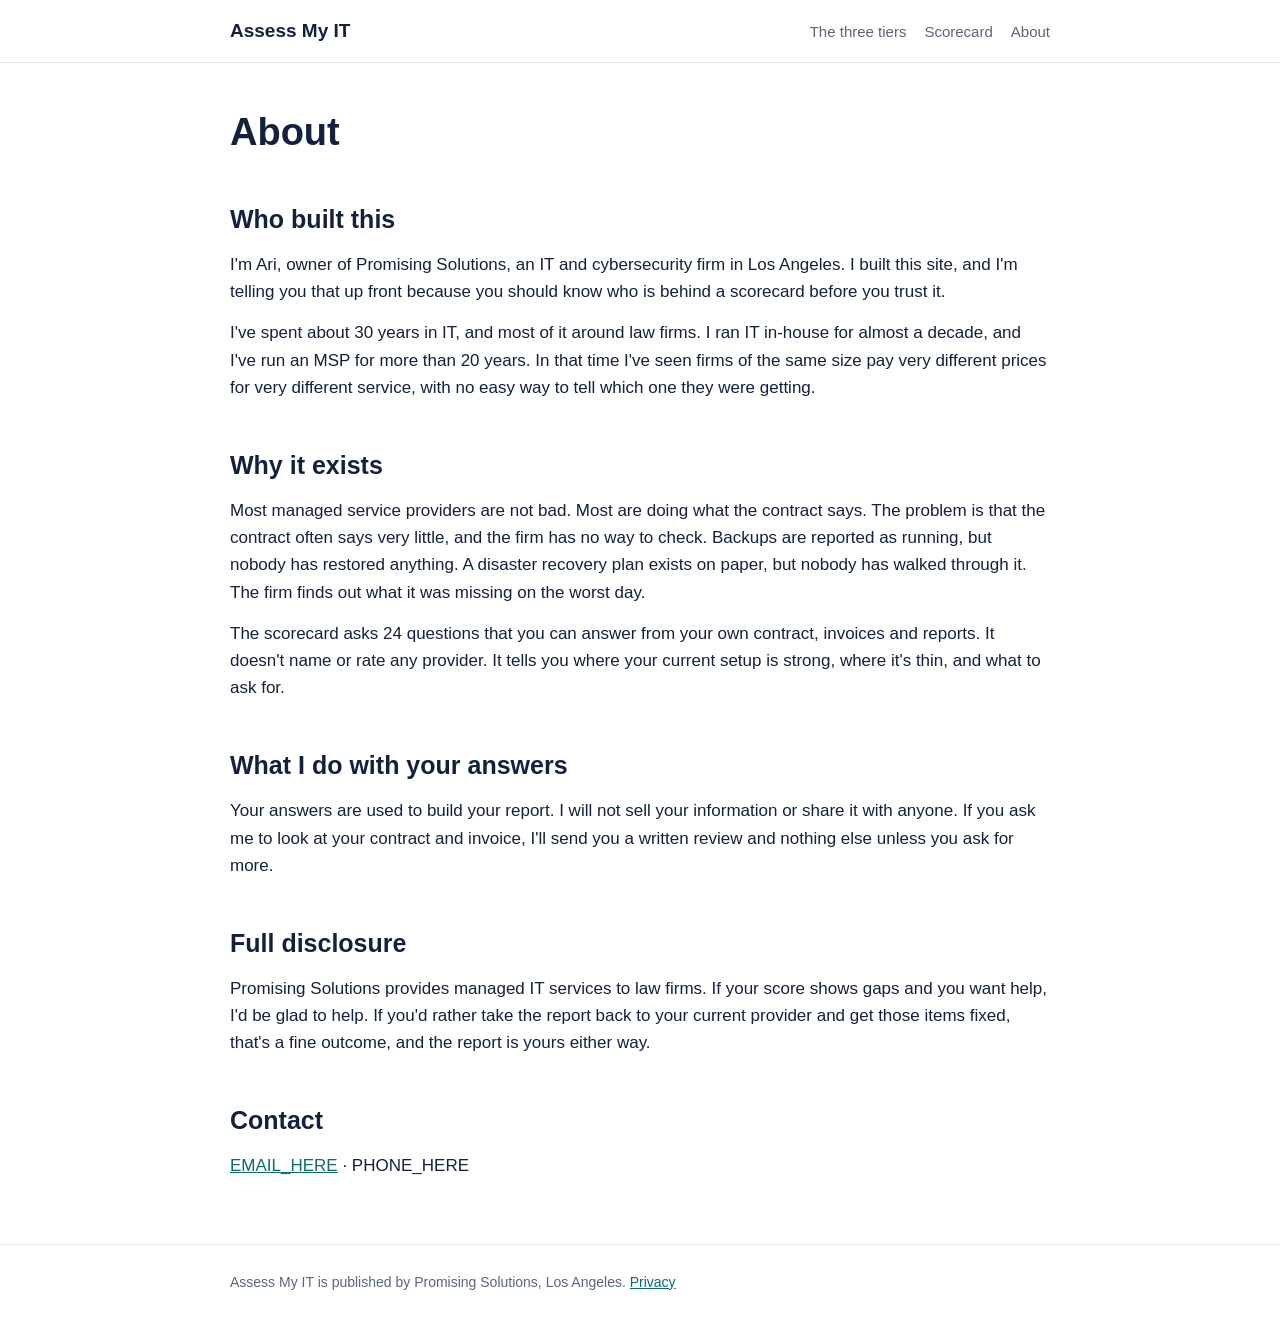
==== about.html @ 0656651f "Initial site: scorecard, tiers, About, landing pages Co-Authored-By: Claude Sonnet 5.5 <noreply@anth" ====
<!doctype html>
<html lang="en">
<head>
<meta charset="utf-8">
<meta name="viewport" content="width=device-width,initial-scale=1">
<title>About | Assess My IT</title>
<meta name="description" content="Who built Assess My IT and why. Published by Promising Solutions, Los Angeles.">
<link rel="stylesheet" href="style.css">
</head>
<body>
<header class="site"><div class="wrap"><a class="brand" href="/">Assess My IT</a>
<nav><a href="tiers.html">The three tiers</a><a href="scorecard.html">Scorecard</a><a href="about.html">About</a></nav></div></header>
<main class="wrap">
<h1>About</h1>
<h2>Who built this</h2>
<p>I'm Ari, owner of Promising Solutions, an IT and cybersecurity firm in Los Angeles. I built this site, and I'm telling you that up front because you should know who is behind a scorecard before you trust it.</p>
<p>I've spent about 30 years in IT, and most of it around law firms. I ran IT in-house for almost a decade, and I've run an MSP for more than 20 years. In that time I've seen firms of the same size pay very different prices for very different service, with no easy way to tell which one they were getting.</p>
<h2>Why it exists</h2>
<p>Most managed service providers are not bad. Most are doing what the contract says. The problem is that the contract often says very little, and the firm has no way to check. Backups are reported as running, but nobody has restored anything. A disaster recovery plan exists on paper, but nobody has walked through it. The firm finds out what it was missing on the worst day.</p>
<p>The scorecard asks 24 questions that you can answer from your own contract, invoices and reports. It doesn't name or rate any provider. It tells you where your current setup is strong, where it's thin, and what to ask for.</p>
<h2>What I do with your answers</h2>
<p>Your answers are used to build your report. I will not sell your information or share it with anyone. If you ask me to look at your contract and invoice, I'll send you a written review and nothing else unless you ask for more.</p>
<h2>Full disclosure</h2>
<p>Promising Solutions provides managed IT services to law firms. If your score shows gaps and you want help, I'd be glad to help. If you'd rather take the report back to your current provider and get those items fixed, that's a fine outcome, and the report is yours either way.</p>
<h2>Contact</h2>
<p><a href="mailto:EMAIL_HERE">EMAIL_HERE</a> &middot; PHONE_HERE</p>
</main>
<footer><div class="wrap">Assess My IT is published by Promising Solutions, Los Angeles. <a href="privacy.html">Privacy</a></div></footer>
</body>
</html>
---- style.css ----
:root{--ink:#14213d;--muted:#5b6578;--line:#e3e7ee;--bg:#fff;--soft:#f5f7fa;--accent:#0f6b6b;--accent-d:#0b5252;--warn:#a1491a}
*{box-sizing:border-box}
html{scroll-behavior:smooth}
body{margin:0;font:17px/1.6 -apple-system,BlinkMacSystemFont,"Segoe UI",Roboto,Helvetica,Arial,sans-serif;color:var(--ink);background:var(--bg)}
a{color:var(--accent)}
.wrap{max-width:860px;margin:0 auto;padding:0 20px}
header.site{border-bottom:1px solid var(--line)}
header.site .wrap{display:flex;justify-content:space-between;align-items:center;padding-top:16px;padding-bottom:16px;flex-wrap:wrap;gap:10px}
.brand{font-weight:700;color:var(--ink);text-decoration:none;font-size:19px}
nav a{margin-left:18px;color:var(--muted);text-decoration:none;font-size:15px}
nav a:hover{color:var(--ink)}
h1{font-size:38px;line-height:1.15;margin:48px 0 16px}
h2{font-size:25px;margin:44px 0 12px}
h3{font-size:19px;margin:28px 0 8px}
p{margin:0 0 14px}
.lead{font-size:20px;color:var(--muted)}
.btn{display:inline-block;background:var(--accent);color:#fff;padding:13px 24px;border-radius:6px;text-decoration:none;font-weight:600;border:0;font-size:17px;cursor:pointer}
.btn:hover{background:var(--accent-d)}
.btn.alt{background:#fff;color:var(--accent);border:1px solid var(--accent)}
.band{background:var(--soft);border-top:1px solid var(--line);border-bottom:1px solid var(--line);margin:48px 0;padding:8px 0 32px}
table{border-collapse:collapse;width:100%;font-size:15px;margin:16px 0}
th,td{border:1px solid var(--line);padding:9px 11px;text-align:left;vertical-align:top}
th{background:var(--soft)}
.tablewrap{overflow-x:auto}
footer{border-top:1px solid var(--line);margin-top:64px;padding:26px 0 40px;color:var(--muted);font-size:14px}
ul.clean{padding-left:20px}
ul.clean li{margin-bottom:8px}
/* scorecard */
.cat{margin:36px 0 0;padding-top:6px;border-top:2px solid var(--ink)}
.cat h2{margin:10px 0 6px;font-size:21px}
.q{padding:14px 0;border-bottom:1px solid var(--line)}
.q p{margin:0 0 8px;font-weight:600}
.opts label{display:inline-block;margin-right:20px;font-size:16px;cursor:pointer}
.progress{position:sticky;top:0;background:#fff;border-bottom:1px solid var(--line);padding:8px 0;font-size:14px;color:var(--muted);z-index:2}
.bar{height:8px;background:var(--line);border-radius:4px;overflow:hidden;margin-top:6px}
.bar>i{display:block;height:100%;background:var(--accent);width:0}
.result{display:none;border:1px solid var(--line);border-radius:8px;padding:26px;margin:36px 0;background:var(--soft)}
.score{font-size:44px;font-weight:700;line-height:1}
.catrow{display:flex;align-items:center;gap:12px;margin:8px 0;font-size:15px}
.catrow span:first-child{width:200px}
.catrow .bar{flex:1;margin:0;height:10px;background:#d9dee7}
.flag{border-left:4px solid var(--warn);padding:6px 12px;background:#fff;margin:8px 0}
form.lead-form label{display:block;margin:12px 0 4px;font-weight:600;font-size:15px}
form.lead-form input[type=text],form.lead-form input[type=email],form.lead-form input[type=date],form.lead-form select{width:100%;padding:10px;border:1px solid #c5ccd8;border-radius:6px;font-size:16px}
.hp{position:absolute;left:-9999px}
.note{font-size:14px;color:var(--muted)}
#thanks{display:none;padding:14px;background:#e8f4f1;border-radius:6px;margin-top:14px}
@media(max-width:600px){h1{font-size:30px}.catrow span:first-child{width:120px}}
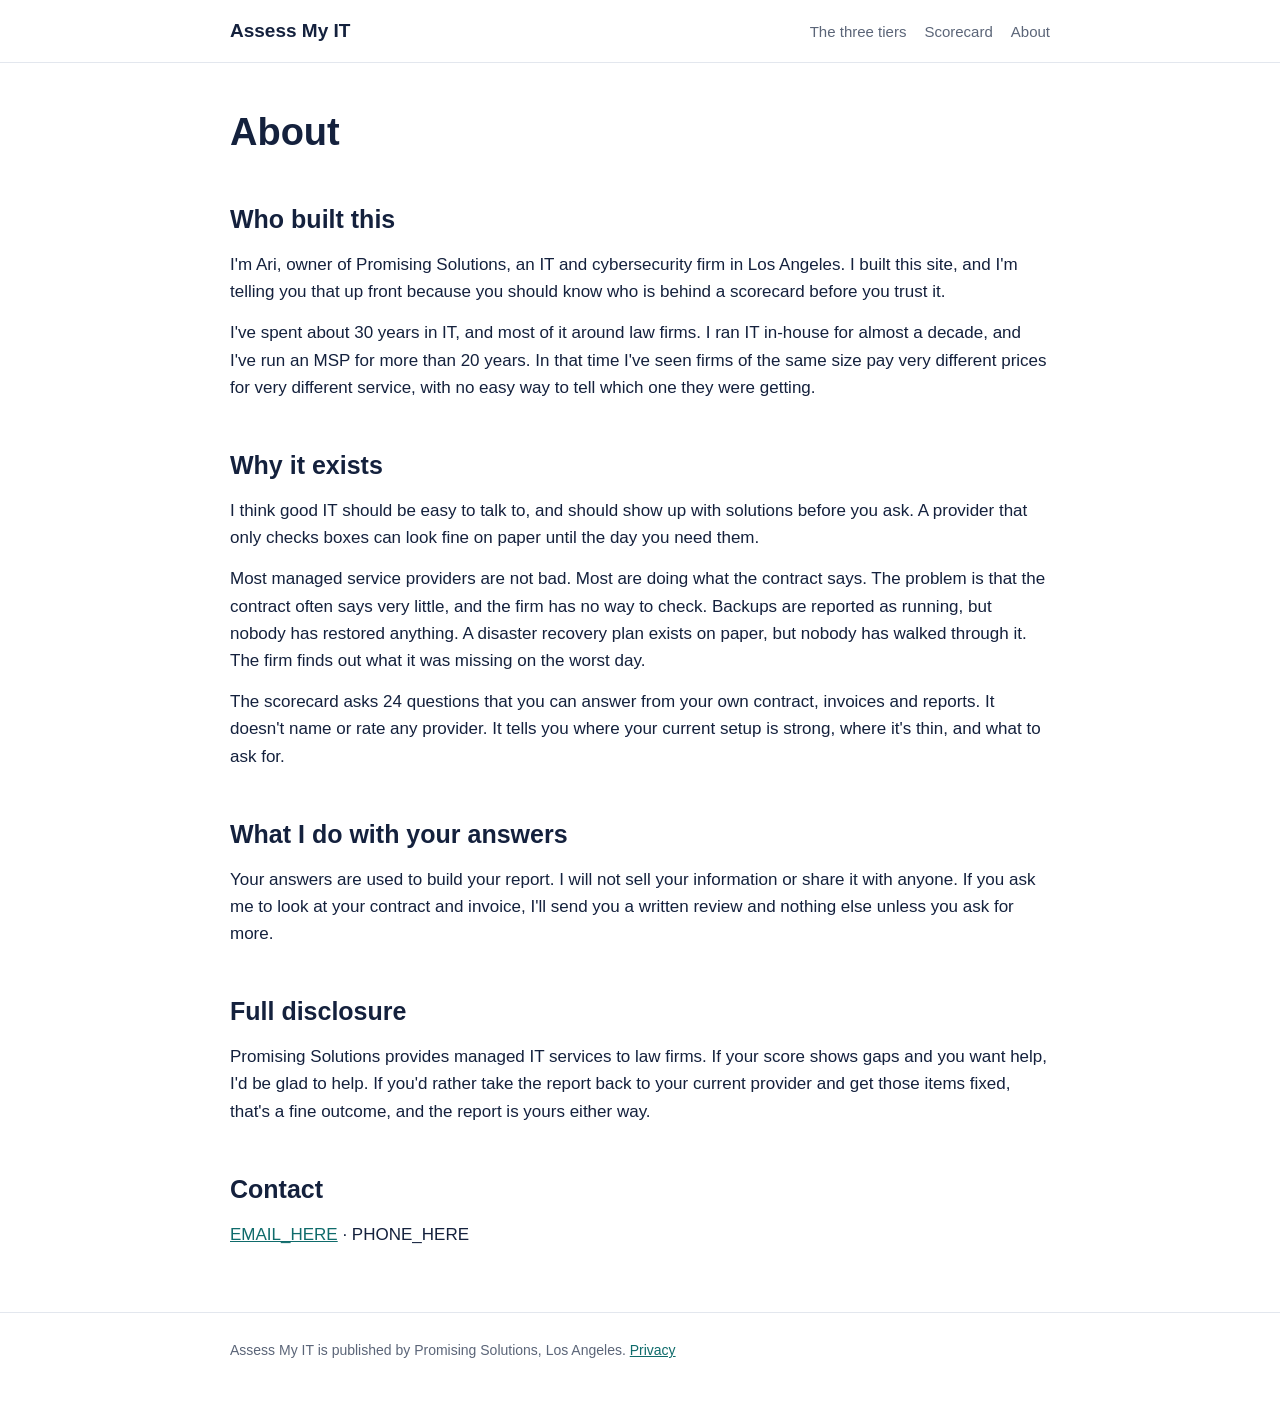
==== commit b0acac05: "Add approachable-IT line to home and About; reword question 4 Co-Authored-By: Claude Sonnet 5.5 <nor" ====
--- a/about.html
+++ b/about.html
@@ -5,7 +5,7 @@
 <meta name="viewport" content="width=device-width,initial-scale=1">
 <title>About | Assess My IT</title>
 <meta name="description" content="Who built Assess My IT and why. Published by Promising Solutions, Los Angeles.">
-<link rel="stylesheet" href="style.css">
+<link rel="stylesheet" href="style.css?v=7">
 </head>
 <body>
 <header class="site"><div class="wrap"><a class="brand" href="/">Assess My IT</a>
@@ -16,6 +16,7 @@
 <p>I'm Ari, owner of Promising Solutions, an IT and cybersecurity firm in Los Angeles. I built this site, and I'm telling you that up front because you should know who is behind a scorecard before you trust it.</p>
 <p>I've spent about 30 years in IT, and most of it around law firms. I ran IT in-house for almost a decade, and I've run an MSP for more than 20 years. In that time I've seen firms of the same size pay very different prices for very different service, with no easy way to tell which one they were getting.</p>
 <h2>Why it exists</h2>
+<p>I think good IT should be easy to talk to, and should show up with solutions before you ask. A provider that only checks boxes can look fine on paper until the day you need them.</p>
 <p>Most managed service providers are not bad. Most are doing what the contract says. The problem is that the contract often says very little, and the firm has no way to check. Backups are reported as running, but nobody has restored anything. A disaster recovery plan exists on paper, but nobody has walked through it. The firm finds out what it was missing on the worst day.</p>
 <p>The scorecard asks 24 questions that you can answer from your own contract, invoices and reports. It doesn't name or rate any provider. It tells you where your current setup is strong, where it's thin, and what to ask for.</p>
 <h2>What I do with your answers</h2>
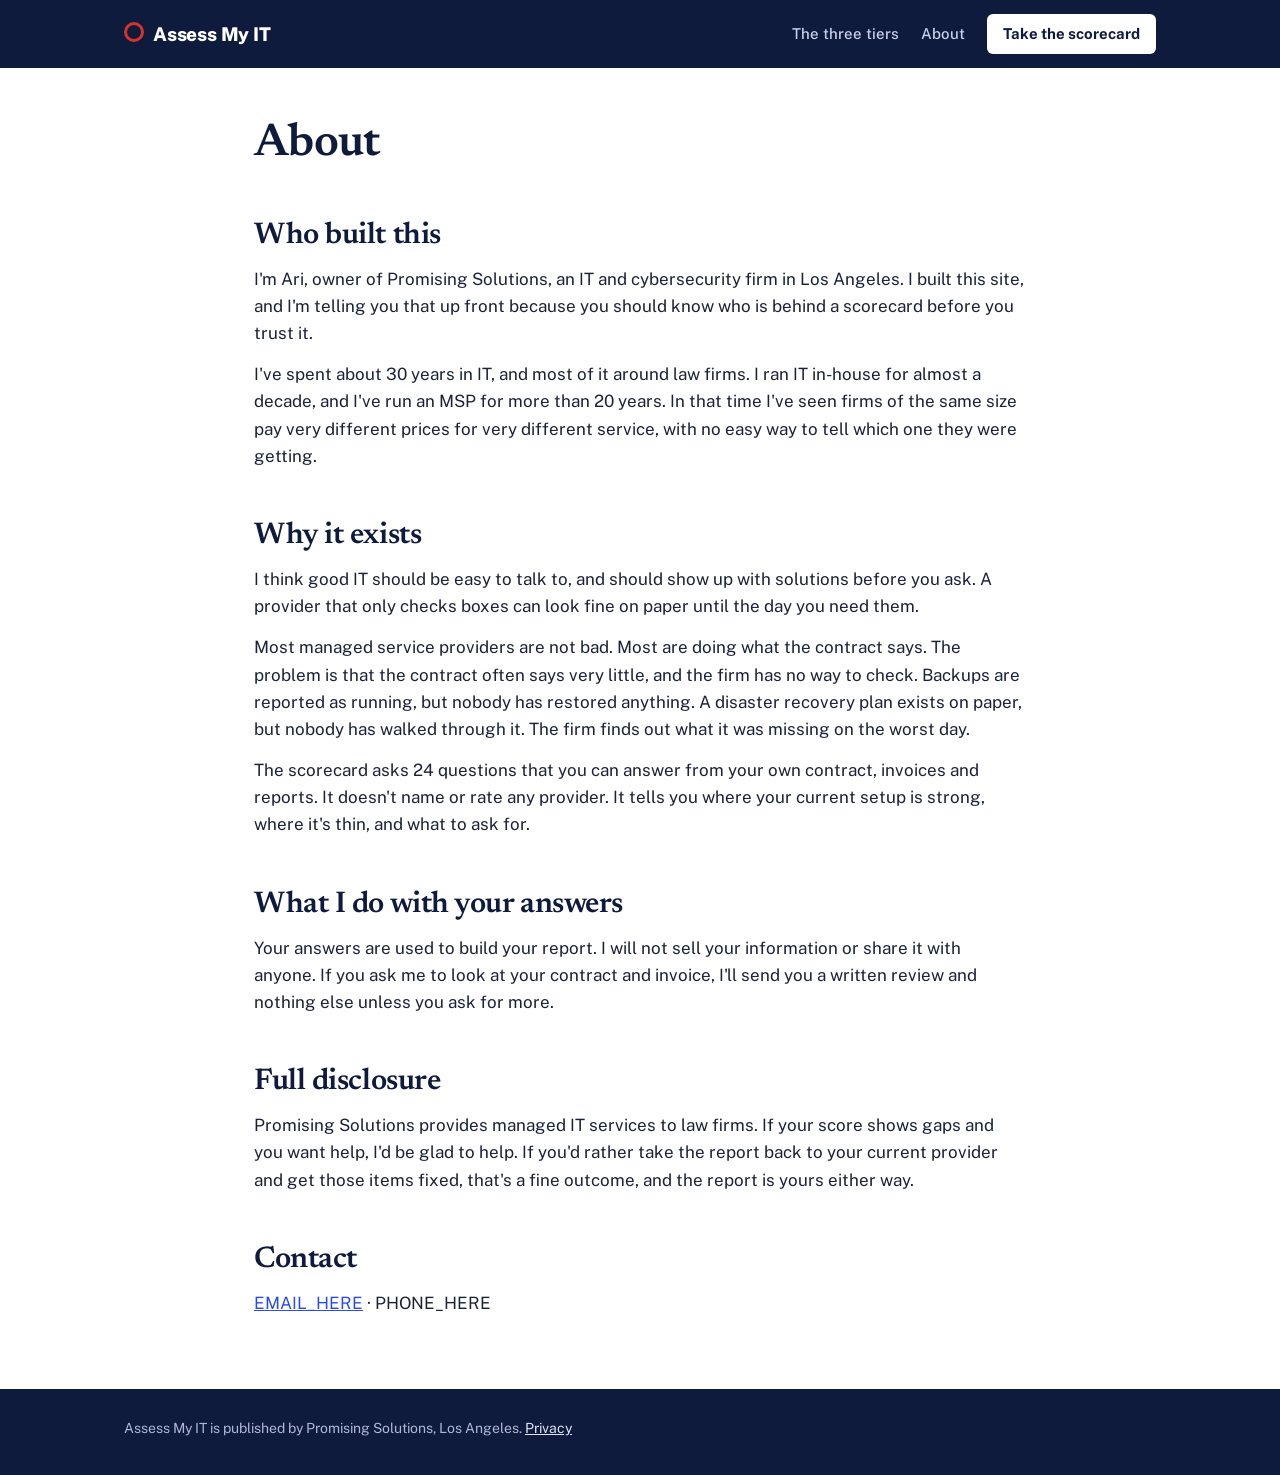
==== commit dc5a2a70: "Redesign: navy hero with sample report card, self-hosted fonts, pill answer buttons Co-Authored-By: " ====
--- a/about.html
+++ b/about.html
@@ -5,11 +5,11 @@
 <meta name="viewport" content="width=device-width,initial-scale=1">
 <title>About | Assess My IT</title>
 <meta name="description" content="Who built Assess My IT and why. Published by Promising Solutions, Los Angeles.">
-<link rel="stylesheet" href="style.css?v=7">
+<link rel="stylesheet" href="style.css?v=8">
 </head>
 <body>
 <header class="site"><div class="wrap"><a class="brand" href="/">Assess My IT</a>
-<nav><a href="tiers.html">The three tiers</a><a href="scorecard.html">Scorecard</a><a href="about.html">About</a></nav></div></header>
+<nav><a href="tiers.html">The three tiers</a><a href="about.html">About</a><a class="cta" href="scorecard.html">Take the scorecard</a></nav></div></header>
 <main class="wrap">
 <h1>About</h1>
 <h2>Who built this</h2>
--- a/style.css
+++ b/style.css
@@ -1,48 +1,143 @@
-:root{--ink:#14213d;--muted:#5b6578;--line:#e3e7ee;--bg:#fff;--soft:#f5f7fa;--accent:#0f6b6b;--accent-d:#0b5252;--warn:#a1491a}
+@font-face{font-family:"Public Sans";src:url(fonts/public-sans-latin-wght-normal.woff2) format("woff2");font-weight:100 900;font-style:normal;font-display:swap}
+@font-face{font-family:"Newsreader";src:url(fonts/newsreader-latin-wght-normal.woff2) format("woff2");font-weight:200 800;font-style:normal;font-display:swap}
+@font-face{font-family:"Newsreader";src:url(fonts/newsreader-latin-wght-italic.woff2) format("woff2");font-weight:200 800;font-style:italic;font-display:swap}
+
+:root{
+  --ink:#0f1b3d;      /* navy */
+  --blue:#2a4be8;     /* signal blue */
+  --blue-d:#1f3acb;
+  --pen:#d8322b;      /* red pen */
+  --text:#1a2238;
+  --muted:#58627a;
+  --line:#dde2ee;
+  --soft:#eef1f7;
+  --paper:#ffffff;
+  --serif:"Newsreader",Georgia,"Times New Roman",serif;
+  --sans:"Public Sans",system-ui,-apple-system,"Segoe UI",Roboto,Arial,sans-serif;
+}
 *{box-sizing:border-box}
 html{scroll-behavior:smooth}
-body{margin:0;font:17px/1.6 -apple-system,BlinkMacSystemFont,"Segoe UI",Roboto,Helvetica,Arial,sans-serif;color:var(--ink);background:var(--bg)}
-a{color:var(--accent)}
-.wrap{max-width:860px;margin:0 auto;padding:0 20px}
-header.site{border-bottom:1px solid var(--line)}
-header.site .wrap{display:flex;justify-content:space-between;align-items:center;padding-top:16px;padding-bottom:16px;flex-wrap:wrap;gap:10px}
-.brand{font-weight:700;color:var(--ink);text-decoration:none;font-size:19px}
-nav a{margin-left:18px;color:var(--muted);text-decoration:none;font-size:15px}
-nav a:hover{color:var(--ink)}
-h1{font-size:38px;line-height:1.15;margin:48px 0 16px}
-h2{font-size:25px;margin:44px 0 12px}
-h3{font-size:19px;margin:28px 0 8px}
+body{margin:0;font:17px/1.6 var(--sans);color:var(--text);background:var(--paper);-webkit-font-smoothing:antialiased}
+a{color:var(--blue)}
+a:focus-visible,button:focus-visible,select:focus-visible,input:focus-visible{outline:3px solid var(--pen);outline-offset:2px}
+.wrap{max-width:1080px;margin:0 auto;padding:0 24px}
+main.wrap{max-width:820px}
+
+/* header */
+header.site{background:var(--ink)}
+header.site .wrap{display:flex;justify-content:space-between;align-items:center;padding-top:14px;padding-bottom:14px;flex-wrap:wrap;gap:10px;max-width:1080px}
+.brand{font-weight:800;color:#fff;text-decoration:none;font-size:19px;letter-spacing:-.01em}
+.brand::before{content:"";display:inline-block;width:14px;height:14px;border:3px solid var(--pen);border-radius:50%;margin-right:9px;vertical-align:-1px}
+nav{display:flex;align-items:center;gap:22px;flex-wrap:wrap}
+nav a{color:#c9d2ec;text-decoration:none;font-size:15px;font-weight:500}
+nav a:hover{color:#fff}
+nav a.cta{background:#fff;color:var(--ink);padding:8px 16px;border-radius:6px;font-weight:700}
+nav a.cta:hover{background:var(--soft)}
+
+/* type */
+h1,h2,h3{font-family:var(--serif);color:var(--ink);font-weight:600;letter-spacing:-.015em}
+h1{font-size:46px;line-height:1.08;margin:52px 0 18px}
+h2{font-size:30px;line-height:1.2;margin:48px 0 12px}
+h3{font-size:21px;line-height:1.3;margin:28px 0 8px}
 p{margin:0 0 14px}
-.lead{font-size:20px;color:var(--muted)}
-.btn{display:inline-block;background:var(--accent);color:#fff;padding:13px 24px;border-radius:6px;text-decoration:none;font-weight:600;border:0;font-size:17px;cursor:pointer}
-.btn:hover{background:var(--accent-d)}
-.btn.alt{background:#fff;color:var(--accent);border:1px solid var(--accent)}
-.band{background:var(--soft);border-top:1px solid var(--line);border-bottom:1px solid var(--line);margin:48px 0;padding:8px 0 32px}
-table{border-collapse:collapse;width:100%;font-size:15px;margin:16px 0}
-th,td{border:1px solid var(--line);padding:9px 11px;text-align:left;vertical-align:top}
-th{background:var(--soft)}
-.tablewrap{overflow-x:auto}
-footer{border-top:1px solid var(--line);margin-top:64px;padding:26px 0 40px;color:var(--muted);font-size:14px}
+.lead{font-size:20px;color:var(--muted);max-width:60ch}
+.note{font-size:14px;color:var(--muted)}
+
+/* buttons */
+.btn{display:inline-block;background:var(--blue);color:#fff;padding:14px 26px;border-radius:6px;text-decoration:none;font-weight:700;border:0;font-size:17px;cursor:pointer;font-family:var(--sans)}
+.btn:hover{background:var(--blue-d)}
+.btn.ghost{background:transparent;color:#fff;border:2px solid rgba(255,255,255,.55);padding:12px 24px}
+.btn.ghost:hover{background:rgba(255,255,255,.1)}
+.btn[disabled]{opacity:.6;cursor:wait}
+
+/* home hero */
+.hero{background:var(--ink);color:#fff;padding:56px 0 72px;overflow:hidden}
+.hero-grid{display:grid;grid-template-columns:1.1fr .9fr;gap:56px;align-items:center}
+.hero h1{color:#fff;font-size:54px;margin:0 0 20px}
+.hero .lead{color:#c9d2ec}
+.hero p{color:#dfe5f7}
+.hero .actions{margin-top:26px;display:flex;gap:14px;flex-wrap:wrap}
+
+/* sample report card (hero) */
+.rc{background:#fff;color:var(--text);border-radius:4px;padding:22px 24px 20px;transform:rotate(1.6deg);box-shadow:0 22px 50px rgba(0,0,0,.35);position:relative;margin:0;
+  background-image:repeating-linear-gradient(to bottom,transparent 0,transparent 38px,#e6eaf5 38px,#e6eaf5 39px)}
+.rc-head{display:flex;justify-content:space-between;font-size:13px;color:var(--muted);border-bottom:2px solid var(--ink);padding-bottom:8px;margin-bottom:6px;font-weight:600;background:#fff}
+.rc-row{display:flex;justify-content:space-between;align-items:center;height:39px;font-size:16px}
+.grade{font-family:var(--serif);font-style:italic;font-weight:700;font-size:30px;color:var(--pen);position:relative;min-width:54px;text-align:center;line-height:1}
+.grade.circled::after{content:"";position:absolute;inset:-9px -8px;border:2.5px solid var(--pen);border-radius:50%;transform:rotate(-6deg)}
+.hero .rc-note,.rc-note{font-family:var(--serif);font-style:italic;color:var(--pen) !important;font-size:19px;margin:14px 0 0;line-height:1.3;background:#fff}
+.rc-total{display:flex;justify-content:space-between;align-items:center;border-top:2px solid var(--ink);margin-top:14px;padding-top:10px;font-weight:700;background:#fff}
+.rc-total .grade{font-size:44px}
+.rc-tag{position:absolute;top:-12px;left:18px;background:var(--pen);color:#fff;font-size:12px;font-weight:700;padding:3px 10px;border-radius:3px;letter-spacing:.02em}
+
+/* sample questions */
+.qs{margin:20px 0 0}
+.qs blockquote{margin:0;padding:30px 0;border-top:1px solid var(--line);font-family:var(--serif);font-size:29px;line-height:1.28;color:var(--ink);font-weight:500;max-width:30em}
+.qs blockquote:last-child{border-bottom:1px solid var(--line)}
+
+/* bands & lists */
+.band{background:var(--soft);margin:56px 0;padding:8px 0 36px}
 ul.clean{padding-left:20px}
 ul.clean li{margin-bottom:8px}
+.offer{border-left:5px solid var(--pen);background:var(--soft);padding:18px 22px;margin:24px 0;border-radius:0 6px 6px 0}
+.offer h3{margin:0 0 6px}
+.offer p:last-child{margin-bottom:0}
+
+/* tables */
+table{border-collapse:collapse;width:100%;font-size:15px;margin:18px 0}
+th,td{border:1px solid var(--line);padding:10px 12px;text-align:left;vertical-align:top}
+th{background:var(--ink);color:#fff;font-weight:600}
+tr:nth-child(even) td{background:#f8f9fd}
+td:first-child{font-weight:600;color:var(--ink)}
+.tablewrap{overflow-x:auto}
+
+/* footer */
+footer{background:var(--ink);color:#aeb8d6;margin-top:72px;padding:28px 0 36px;font-size:14px}
+footer a{color:#dfe5f7}
+
 /* scorecard */
-.cat{margin:36px 0 0;padding-top:6px;border-top:2px solid var(--ink)}
-.cat h2{margin:10px 0 6px;font-size:21px}
-.q{padding:14px 0;border-bottom:1px solid var(--line)}
-.q p{margin:0 0 8px;font-weight:600}
-.opts label{display:inline-block;margin-right:20px;font-size:16px;cursor:pointer}
-.progress{position:sticky;top:0;background:#fff;border-bottom:1px solid var(--line);padding:8px 0;font-size:14px;color:var(--muted);z-index:2}
+.progress{position:sticky;top:0;background:#fff;border-bottom:1px solid var(--line);padding:10px 0;font-size:14px;color:var(--muted);z-index:2;font-weight:600}
+.progress .wrap{max-width:820px}
 .bar{height:8px;background:var(--line);border-radius:4px;overflow:hidden;margin-top:6px}
-.bar>i{display:block;height:100%;background:var(--accent);width:0}
-.result{display:none;border:1px solid var(--line);border-radius:8px;padding:26px;margin:36px 0;background:var(--soft)}
-.score{font-size:44px;font-weight:700;line-height:1}
-.catrow{display:flex;align-items:center;gap:12px;margin:8px 0;font-size:15px}
-.catrow span:first-child{width:200px}
-.catrow .bar{flex:1;margin:0;height:10px;background:#d9dee7}
-.flag{border-left:4px solid var(--warn);padding:6px 12px;background:#fff;margin:8px 0}
-form.lead-form label{display:block;margin:12px 0 4px;font-weight:600;font-size:15px}
-form.lead-form input[type=text],form.lead-form input[type=email],form.lead-form input[type=date],form.lead-form select{width:100%;padding:10px;border:1px solid #c5ccd8;border-radius:6px;font-size:16px}
+.bar>i{display:block;height:100%;background:var(--pen);width:0;transition:width .25s}
+.cat{margin:44px 0 0;padding-top:4px;border-top:3px solid var(--ink)}
+.cat h2{margin:12px 0 4px;font-size:25px}
+.q{padding:18px 0;border-bottom:1px solid var(--line)}
+.q p{margin:0 0 12px;font-weight:600;font-size:18px;line-height:1.4;color:var(--ink)}
+.opts{display:flex;gap:10px;flex-wrap:wrap}
+.opts label{position:relative;display:inline-block;margin:0;padding:9px 18px;border:2px solid var(--line);border-radius:999px;font-size:16px;cursor:pointer;background:#fff;font-weight:500}
+.opts label:hover{border-color:var(--blue)}
+.opts input{position:absolute;opacity:0;inset:0;cursor:pointer}
+.opts label:has(input:checked){background:var(--blue);border-color:var(--blue);color:#fff;font-weight:700}
+.opts label:has(input:focus-visible){outline:3px solid var(--pen);outline-offset:2px}
+.result{display:none;border:2px solid var(--ink);border-radius:6px;padding:28px;margin:40px 0;background:#fff}
+.score{font-family:var(--serif);font-size:64px;font-weight:700;line-height:1;color:var(--pen);font-style:italic}
+.score span{font-style:normal}
+.catrow{display:flex;align-items:center;gap:12px;margin:9px 0;font-size:15px}
+.catrow span:first-child{width:230px}
+.catrow .bar{flex:1;margin:0;height:10px;background:var(--soft)}
+.catrow .bar>i{background:var(--blue)}
+.flag{border-left:4px solid var(--pen);padding:8px 14px;background:var(--soft);margin:8px 0}
+form.lead-form label{display:block;margin:14px 0 4px;font-weight:600;font-size:15px}
+form.lead-form input[type=text],form.lead-form input[type=email],form.lead-form input[type=date],form.lead-form select{width:100%;padding:11px;border:2px solid var(--line);border-radius:6px;font-size:16px;font-family:var(--sans)}
 .hp{position:absolute;left:-9999px}
-.note{font-size:14px;color:var(--muted)}
-#thanks{display:none;padding:14px;background:#e8f4f1;border-radius:6px;margin-top:14px}
-@media(max-width:600px){h1{font-size:30px}.catrow span:first-child{width:120px}}
+#thanks{display:none;padding:14px;background:#e6f0ff;border-radius:6px;margin-top:14px}
+
+@media(max-width:860px){
+  .hero-grid{grid-template-columns:1fr;gap:44px}
+  .hero h1{font-size:40px}
+  .rc{transform:none;max-width:460px}
+}
+@media(max-width:600px){
+  body{font-size:16px}
+  h1{font-size:34px}
+  h2{font-size:26px}
+  .qs blockquote{font-size:24px}
+  .catrow span:first-child{width:130px}
+  nav{gap:14px}
+}
+@media print{
+  header.site,footer,.progress{display:none}
+  .rc{box-shadow:none}
+}
+@media(prefers-reduced-motion:reduce){html{scroll-behavior:auto}.bar>i{transition:none}}
